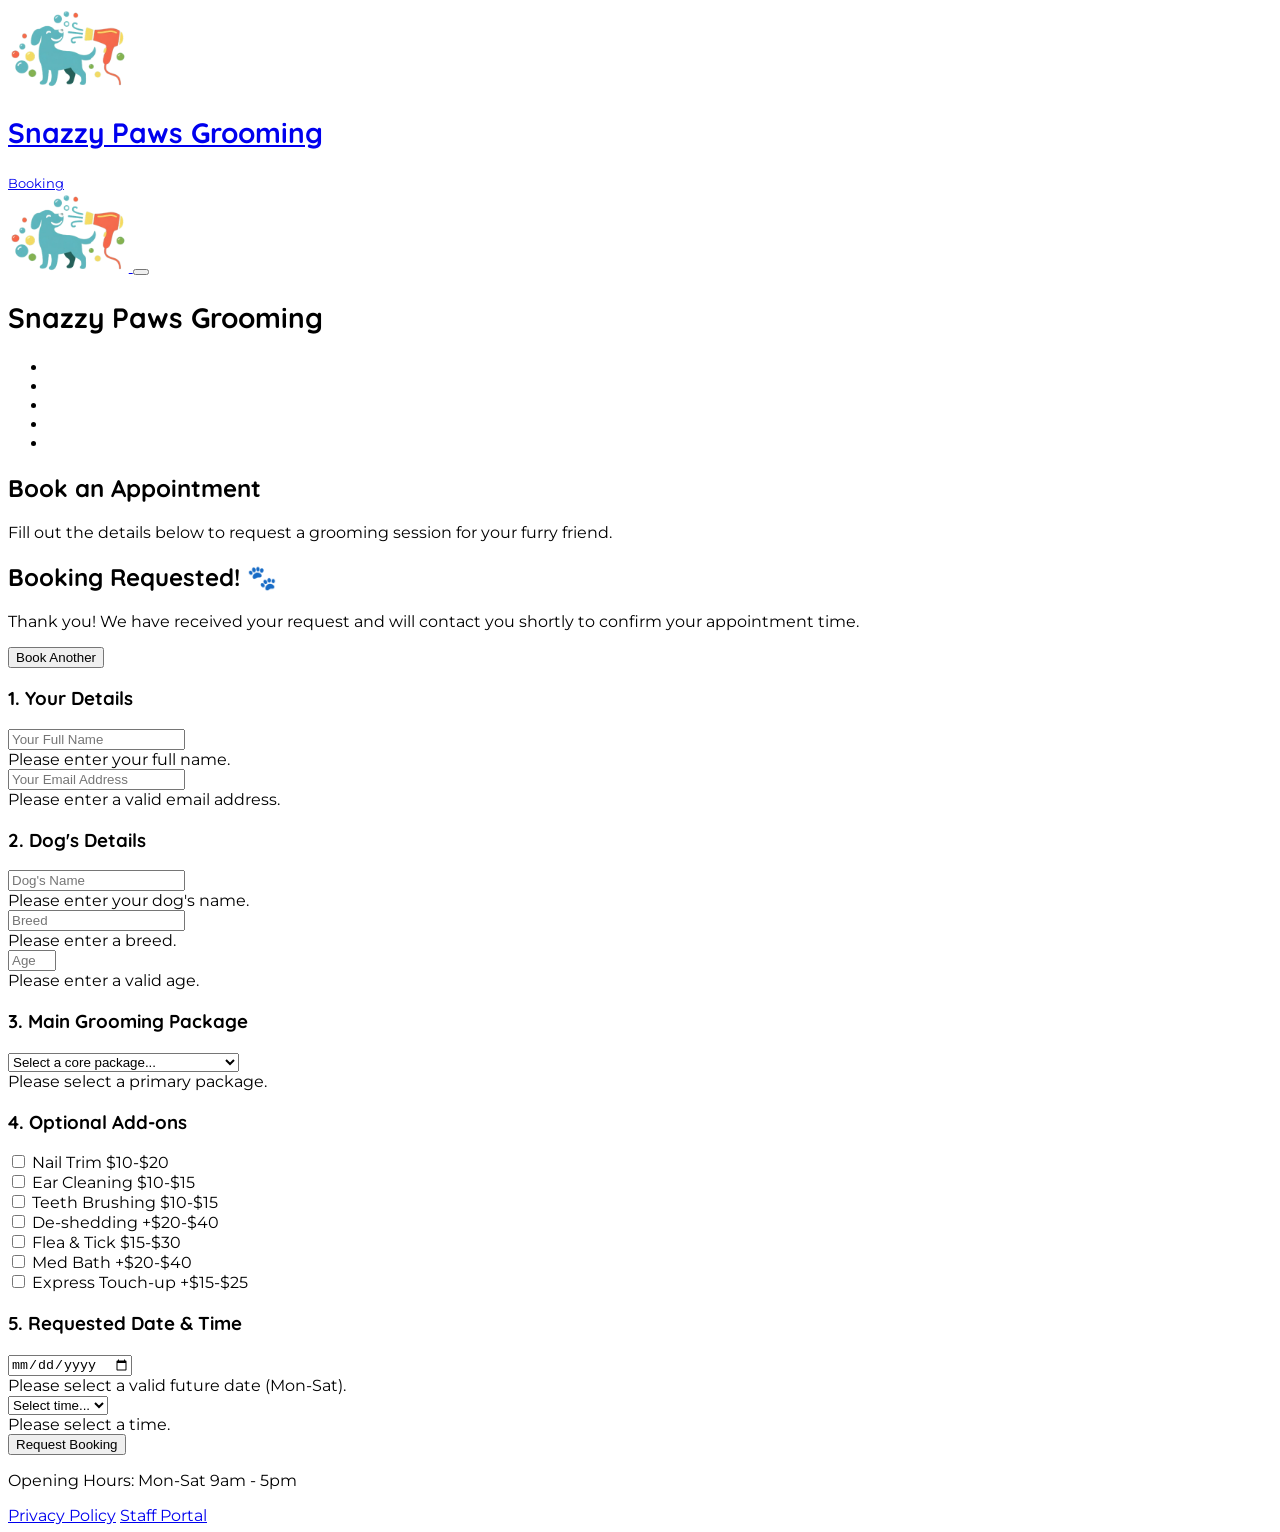
==== booking.html @ 6642f61b "Add files via upload" ====
<!DOCTYPE html>
<html lang="en">

<head>
    <script async src="https://www.googletagmanager.com/gtag/js?id=G-SAMPLE1234"></script>
    <script>
      window.dataLayer = window.dataLayer || [];
      function gtag(){dataLayer.push(arguments);}
      gtag('js', new Date());
      gtag('config', 'G-SAMPLE1234');
    </script>
    
    <meta charset="UTF-8">
    <meta name="viewport" content="width=device-width, initial-scale=1.0">
    <title>Snazzy Paws Grooming - Booking</title>
    <meta name="description" content="Schedule your dog's next grooming session at Snazzy Paws. Choose from our professional bath, brush, and haircut packages to keep your pet looking great.">
    
    <link rel="stylesheet" href="node_modules/bootstrap/dist/css/bootstrap.min.css">
    <link rel="preconnect" href="https://fonts.googleapis.com">
    <link rel="preconnect" href="https://fonts.gstatic.com" crossorigin>
    <link href="https://fonts.googleapis.com/css2?family=Montserrat:wght@400;700&family=Quicksand:wght@400;600;700&display=swap" rel="stylesheet">
    <link rel="stylesheet" href="css/styles.css">
</head>

<body>

    <header class="bg-primary shadow-sm sticky-top">
        <nav class="navbar navbar-expand-md navbar-dark py-2 py-md-3">
            <div class="container-fluid px-3 align-items-center">
                <a class="navbar-brand d-flex align-items-center me-0 d-md-none" href="#" style="max-width: 80%;">
                    <img src="images/snazzy-paws-logo.png" alt="Snazzy Paws Logo" class="logo-fluid me-2">
                    <div class="d-flex flex-column" style="min-width: 0;">
                        <h1 class="m-0 fs-fluid-title text-white lh-sm text-truncate">Snazzy Paws Grooming</h1>
                        <span class="text-uppercase fw-bold text-white mt-1" style="font-size: 0.8rem;">Booking</span>
                    </div>
                </a>
                <a class="navbar-brand d-none d-md-flex align-items-center me-4 p-0" href="#">
                    <img src="images/snazzy-paws-logo.png" alt="Snazzy Paws Logo" class="logo-fluid">
                </a>
                <button class="navbar-toggler border-0 px-1 shadow-none ms-auto" type="button" data-bs-toggle="collapse" data-bs-target="#navbarContent">
                    <span class="navbar-toggler-icon"></span>
                </button>
                <div class="collapse navbar-collapse flex-column align-items-stretch" id="navbarContent">
                    <h1 class="d-none d-md-block m-0 mb-2 fs-fluid-title text-white text-center">Snazzy Paws Grooming</h1>
                    <ul class="navbar-nav nav-fill w-100 snazzy-nav gap-2 gap-md-0 mt-3 mt-md-0 text-center">
                        <li class="nav-item"><a class="nav-link fw-semibold" href="index.html">Home</a></li>
                        <li class="nav-item"><a class="nav-link fw-semibold" href="services.html">Services</a></li>
                        <li class="nav-item"><a class="nav-link fw-semibold" href="gallery.html">Gallery</a></li>
                        <li class="nav-item"><a class="nav-link active fw-semibold" href="booking.html" aria-current="page">Booking</a></li>
                        <li class="nav-item"><a class="nav-link fw-semibold" href="contact.html">Contact</a></li>
                    </ul>
                </div>
            </div>
        </nav>
    </header>

    <main>
        <section class="text-center py-5">
            <h2>Book an Appointment</h2>
            <p>Fill out the details below to request a grooming session for your furry friend.</p>
        </section>

        <div class="container px-4 pb-5" style="max-width: 1000px;">
            <div class="card shadow-sm rounded-4 border-0 p-4 p-md-5 bg-white">
                
                <div id="booking-success" class="alert alert-success text-center d-none shadow-sm rounded-4 py-5" role="alert">
                    <h2 class="alert-heading fw-bold mb-3">Booking Requested! 🐾</h2>
                    <p class="fs-5">Thank you! We have received your request and will contact you shortly to confirm your appointment time.</p>
                    <button type="button" class="btn btn-primary rounded-pill px-4 mt-3 fw-bold" onclick="location.reload()">Book Another</button>
                </div>

                <form id="the-booking-form" class="needs-validation" novalidate>
                    <div class="row g-4 g-lg-5">
                        
                        <!-- Column 1: Details -->
                        <div class="col-12 col-lg-6 d-flex flex-column gap-3">
                            <h3 class="h5 text-primary border-bottom border-primary border-opacity-25 pb-2 m-0 fw-bold">1. Your Details</h3>
                            <div>
                                <input type="text" class="form-control form-control-lg bg-white text-dark shadow-sm" aria-label="Your Full Name" name="owner_name" placeholder="Your Full Name" required>
                                <div class="invalid-feedback">Please enter your full name.</div>
                            </div>
                            <div>
                                <input type="email" class="form-control form-control-lg bg-white text-dark shadow-sm" aria-label="Your Email Address" name="owner_email" placeholder="Your Email Address" required>
                                <div class="invalid-feedback">Please enter a valid email address.</div>
                            </div>

                            <h3 class="h5 text-primary border-bottom border-primary border-opacity-25 pb-2 m-0 mt-3 fw-bold">2. Dog's Details</h3>
                            <div>
                                <input type="text" class="form-control form-control-lg bg-white text-dark shadow-sm" aria-label="Dog's Name" name="dog_name" placeholder="Dog's Name" required>
                                <div class="invalid-feedback">Please enter your dog's name.</div>
                            </div>
                            
                            <div class="row g-3">
                                <div class="col-12 col-sm-6">
                                    <input type="text" class="form-control form-control-lg bg-white text-dark shadow-sm" aria-label="Dog's Breed" name="dog_breed" placeholder="Breed" required>
                                    <div class="invalid-feedback">Please enter a breed.</div>
                                </div>
                                <div class="col-12 col-sm-6">
                                    <input type="number" class="form-control form-control-lg bg-white text-dark shadow-sm" aria-label="Dog's Age in Years" name="dog_age" placeholder="Age (Yrs)" min="0" max="30" required>
                                    <div class="invalid-feedback">Please enter a valid age.</div>
                                </div>
                            </div>
                        </div>

                        <!-- Column 2: Packages & Time -->
                        <div class="col-12 col-lg-6 d-flex flex-column gap-3">
                            <h3 class="h5 text-primary border-bottom border-primary border-opacity-25 pb-2 m-0 fw-bold">3. Main Grooming Package</h3>
                            <div>
                                <select class="form-select form-select-lg bg-white text-dark shadow-sm" aria-label="Core Package" name="main_service" required>
                                    <option value="" disabled selected>Select a core package...</option>
                                    <option value="bath_brush">Bath and Brush ($25-$50)</option>
                                    <option value="haircut">Haircut Package ($45-$85)</option>
                                    <option value="full_groom">Full Grooming Package ($60-$120)</option>
                                    <option value="puppy">Puppy Package ($30-$60)</option>
                                    <option value="senior">Senior Dog Package ($40-$80)</option>
                                    <option value="spa">Luxury Spa Package ($75-$150)</option>
                                    <option value="special">Special-Breed Cut (Consultation)</option>
                                </select>
                                <div class="invalid-feedback">Please select a primary package.</div>
                            </div>

                            <h3 class="h5 text-primary border-bottom border-primary border-opacity-25 pb-2 m-0 mt-3 fw-bold">4. Optional Add-ons</h3>
                            <div class="row g-2">
                                <div class="col-12 col-sm-6">
                                    <div class="form-check p-2 rounded border bg-white shadow-sm">
                                        <input class="form-check-input ms-1 mt-2" type="checkbox" name="addon" value="nails" id="addonNails">
                                        <label class="form-check-label ms-2 d-flex flex-column text-dark" for="addonNails">
                                            <span class="fw-semibold">Nail Trim</span>
                                            <span class="small text-muted">$10-$20</span>
                                        </label>
                                    </div>
                                </div>
                                <div class="col-12 col-sm-6">
                                    <div class="form-check p-2 rounded border bg-white shadow-sm">
                                        <input class="form-check-input ms-1 mt-2" type="checkbox" name="addon" value="ears" id="addonEars">
                                        <label class="form-check-label ms-2 d-flex flex-column text-dark" for="addonEars">
                                            <span class="fw-semibold">Ear Cleaning</span>
                                            <span class="small text-muted">$10-$15</span>
                                        </label>
                                    </div>
                                </div>
                                <div class="col-12 col-sm-6">
                                    <div class="form-check p-2 rounded border bg-white shadow-sm">
                                        <input class="form-check-input ms-1 mt-2" type="checkbox" name="addon" value="teeth" id="addonTeeth">
                                        <label class="form-check-label ms-2 d-flex flex-column text-dark" for="addonTeeth">
                                            <span class="fw-semibold">Teeth Brushing</span>
                                            <span class="small text-muted">$10-$15</span>
                                        </label>
                                    </div>
                                </div>
                                <div class="col-12 col-sm-6">
                                    <div class="form-check p-2 rounded border bg-white shadow-sm">
                                        <input class="form-check-input ms-1 mt-2" type="checkbox" name="addon" value="deshed" id="addonDeshed">
                                        <label class="form-check-label ms-2 d-flex flex-column text-dark" for="addonDeshed">
                                            <span class="fw-semibold">De-shedding</span>
                                            <span class="small text-muted">+$20-$40</span>
                                        </label>
                                    </div>
                                </div>
                                <div class="col-12 col-sm-6">
                                    <div class="form-check p-2 rounded border bg-white shadow-sm">
                                        <input class="form-check-input ms-1 mt-2" type="checkbox" name="addon" value="flea" id="addonFlea">
                                        <label class="form-check-label ms-2 d-flex flex-column text-dark" for="addonFlea">
                                            <span class="fw-semibold">Flea & Tick</span>
                                            <span class="small text-muted">$15-$30</span>
                                        </label>
                                    </div>
                                </div>
                                <div class="col-12 col-sm-6">
                                    <div class="form-check p-2 rounded border bg-white shadow-sm">
                                        <input class="form-check-input ms-1 mt-2" type="checkbox" name="addon" value="medicated" id="addonMed">
                                        <label class="form-check-label ms-2 d-flex flex-column text-dark" for="addonMed">
                                            <span class="fw-semibold">Med Bath</span>
                                            <span class="small text-muted">+$20-$40</span>
                                        </label>
                                    </div>
                                </div>
                                <div class="col-12 col-sm-6">
                                    <div class="form-check p-2 rounded border bg-white shadow-sm">
                                        <input class="form-check-input ms-1 mt-2" type="checkbox" name="addon" value="express" id="addonExpress">
                                        <label class="form-check-label ms-2 d-flex flex-column text-dark" for="addonExpress">
                                            <span class="fw-semibold">Express Touch-up</span>
                                            <span class="small text-muted">+$15-$25</span>
                                        </label>
                                    </div>
                                </div>
                            </div>

                            <h3 class="h5 text-primary border-bottom border-primary border-opacity-25 pb-2 m-0 mt-3 fw-bold">5. Requested Date & Time</h3>
                            <div class="row g-3">
                                <div class="col-12 col-sm-6">
                                    <input type="date" class="form-control form-control-lg bg-white text-dark shadow-sm" aria-label="Appointment date" name="appt_date" id="apptDate" required>
                                    <div class="invalid-feedback" id="date-feedback">Please select a valid future date (Mon-Sat).</div>
                                </div>
                                <div class="col-12 col-sm-6">
                                    <select class="form-select form-select-lg bg-white text-dark shadow-sm" aria-label="Appointment time" name="appt_time" required>
                                        <option value="" disabled selected>Select time...</option>
                                        <option value="09:00">09:00 AM</option>
                                        <option value="09:30">09:30 AM</option>
                                        <option value="10:00">10:00 AM</option>
                                        <option value="10:30">10:30 AM</option>
                                        <option value="11:00">11:00 AM</option>
                                        <option value="11:30">11:30 AM</option>
                                        <option value="12:00">12:00 PM</option>
                                        <option value="12:30">12:30 PM</option>
                                        <option value="13:00">01:00 PM</option>
                                        <option value="13:30">01:30 PM</option>
                                        <option value="14:00">02:00 PM</option>
                                        <option value="14:30">02:30 PM</option>
                                        <option value="15:00">03:00 PM</option>
                                        <option value="15:30">03:30 PM</option>
                                        <option value="16:00">04:00 PM</option>
                                        <option value="16:30">04:30 PM</option>
                                        <option value="17:00">05:00 PM</option>
                                    </select>
                                    <div class="invalid-feedback">Please select a time.</div>
                                </div>
                            </div>
                        </div>
                    </div>
                    
                    <button type="submit" class="btn btn-primary btn-lg w-100 mt-4 rounded-pill fw-bold shadow-sm py-3 text-uppercase">Request Booking</button>
                </form>
            </div>
        </div>
    </main>

    <footer class="bg-primary py-4 shadow-sm d-flex flex-column align-items-center justify-content-center">
        <section class="m-0 text-white text-center">
            <p class="fw-semibold m-0">Opening Hours: Mon-Sat 9am - 5pm</p>
            <div class="mt-2">
                <a href="privacy.html" class="text-white text-decoration-none me-3 small">Privacy Policy</a>
                <a href="roster.html" class="text-white text-decoration-none small">Staff Portal</a>
            </div>
        </section>
    </footer>

    <script src="node_modules/bootstrap/dist/js/bootstrap.bundle.min.js"></script>
    
    <script>
        (function () {
            'use strict'
            
            var form = document.getElementById('the-booking-form');
            var successMessage = document.getElementById('booking-success');
            var dateInput = document.getElementById('apptDate');
            var dateFeedback = document.getElementById('date-feedback');

            var today = new Date();
            var dd = String(today.getDate()).padStart(2, '0');
            var mm = String(today.getMonth() + 1).padStart(2, '0');
            var yyyy = today.getFullYear();
            var minDate = yyyy + '-' + mm + '-' + dd;
            dateInput.setAttribute('min', minDate);

            dateInput.addEventListener('input', function() {
                var selectedDateValue = this.value;
                if(selectedDateValue) {
                    var parts = selectedDateValue.split('-');
                    var localDate = new Date(parts[0], parts[1] - 1, parts[2]);
                    
                    if (localDate.getDay() === 0) { 
                        this.setCustomValidity('We are closed on Sundays.');
                        dateFeedback.textContent = 'We are closed on Sundays. Please select a day between Monday and Saturday.';
                    } else {
                        this.setCustomValidity('');
                        dateFeedback.textContent = 'Please select a valid future date (Mon-Sat).';
                    }
                }
            });

            form.addEventListener('submit', function (event) {
                event.preventDefault();
                event.stopPropagation();

                if (form.checkValidity()) {
                    form.classList.add('d-none');
                    successMessage.classList.remove('d-none');
                    window.scrollTo({ top: 0, behavior: 'smooth' });
                }

                form.classList.add('was-validated');
            }, false);
        })()
    </script>
</body>
</html>
---- css/styles.css ----
:root {
  --bs-primary: #136F63; 
  --bs-primary-rgb: 19, 111, 99;
  --bs-body-bg: #0f172a; 
  --bs-body-color: #ffffff; 
}
body { font-family: 'Montserrat', sans-serif; }

h1, h2, h3, h4, h5, h6, .h1, .h2, .h3, .h4, .h5, .h6 {
    font-family: 'Quicksand', sans-serif;
    font-weight: 700; 
}

.snazzy-nav .nav-link { color: #ffffff; }
.snazzy-nav .nav-link:hover, .snazzy-nav .nav-link.active {
    color: #ffffff;
    text-decoration: underline;
}

/* Card Gradient Backgrounds */
.card-1 { background: linear-gradient(135deg, #4DD0E1 0%, #00838F 100%); }
.card-2 { background: linear-gradient(135deg, #81C784 0%, #2E7D32 100%); }
.card-3 { background: linear-gradient(135deg, #FFF176 0%, #FF8F00 100%); }

/* Responsive Titles and Logo */
.card-title { font-size: clamp(1.1rem, 2vw, 1.5rem) !important; }
.fs-fluid-title { font-size: clamp(1.1rem, 4.5vw, 1.75rem) !important; }
.logo-fluid { max-height: clamp(50px, 8vw, 80px); width: auto; object-fit: contain; }

/* Layout centering container */
.card-wrapper {
    max-width: 1200px;
    margin: 0 auto;
}

/* Modal and Text Styling */
.modal-content { color: #000; }

/* Table styling matching the original site's transparency effect */
.table {
    --bs-table-bg: rgba(255, 255, 255, 0.4); 
    --bs-table-color: #000000;
    
    border-collapse: separate; 
    border-spacing: 0;
    border-radius: 12px;
    overflow: hidden;
    margin-top: 15px;
    margin-bottom: 25px;
}

.table th, .table td {
    padding: 14px 20px;
    border-bottom: 1px solid rgba(0, 0, 0, 0.1);
    vertical-align: top;
}

.table tr:last-child td {
    border-bottom: none;
}

.table th {
    background-color: rgba(0, 0, 0, 0.05);
}

/* Fix for background clipping on scrolling full-screen modals */
.modal-fullscreen .modal-content {
    height: auto !important;
    min-height: 100%;
}

/* Custom Dog Paw Bullets */
.custom-paws-list li {
    position: relative;
    padding-left: 28px;
    margin-bottom: 15px;
    font-size: 1.1rem;
    line-height: 1.6;
}

.custom-paws-list li::before {
    content: "🐾";
    position: absolute;
    left: 0;
    top: 2px;
    font-size: 0.9rem;
}

/* Gallery Hover Effect */
.grid-item {
    background-color: var(--bs-primary);
    cursor: pointer;
}

.gallery-img {
    transition: transform 0.4s ease, opacity 0.4s ease;
}

.grid-item:hover .gallery-img {
    transform: scale(1.1);
    opacity: 0.8;
}

/* Form Checkbox Override */
.form-check-input {
    background-color: #ffffff !important;
    border-color: #ced4da !important;
}

.form-check-input:checked {
    background-color: var(--bs-primary) !important;
    border-color: var(--bs-primary) !important;
}
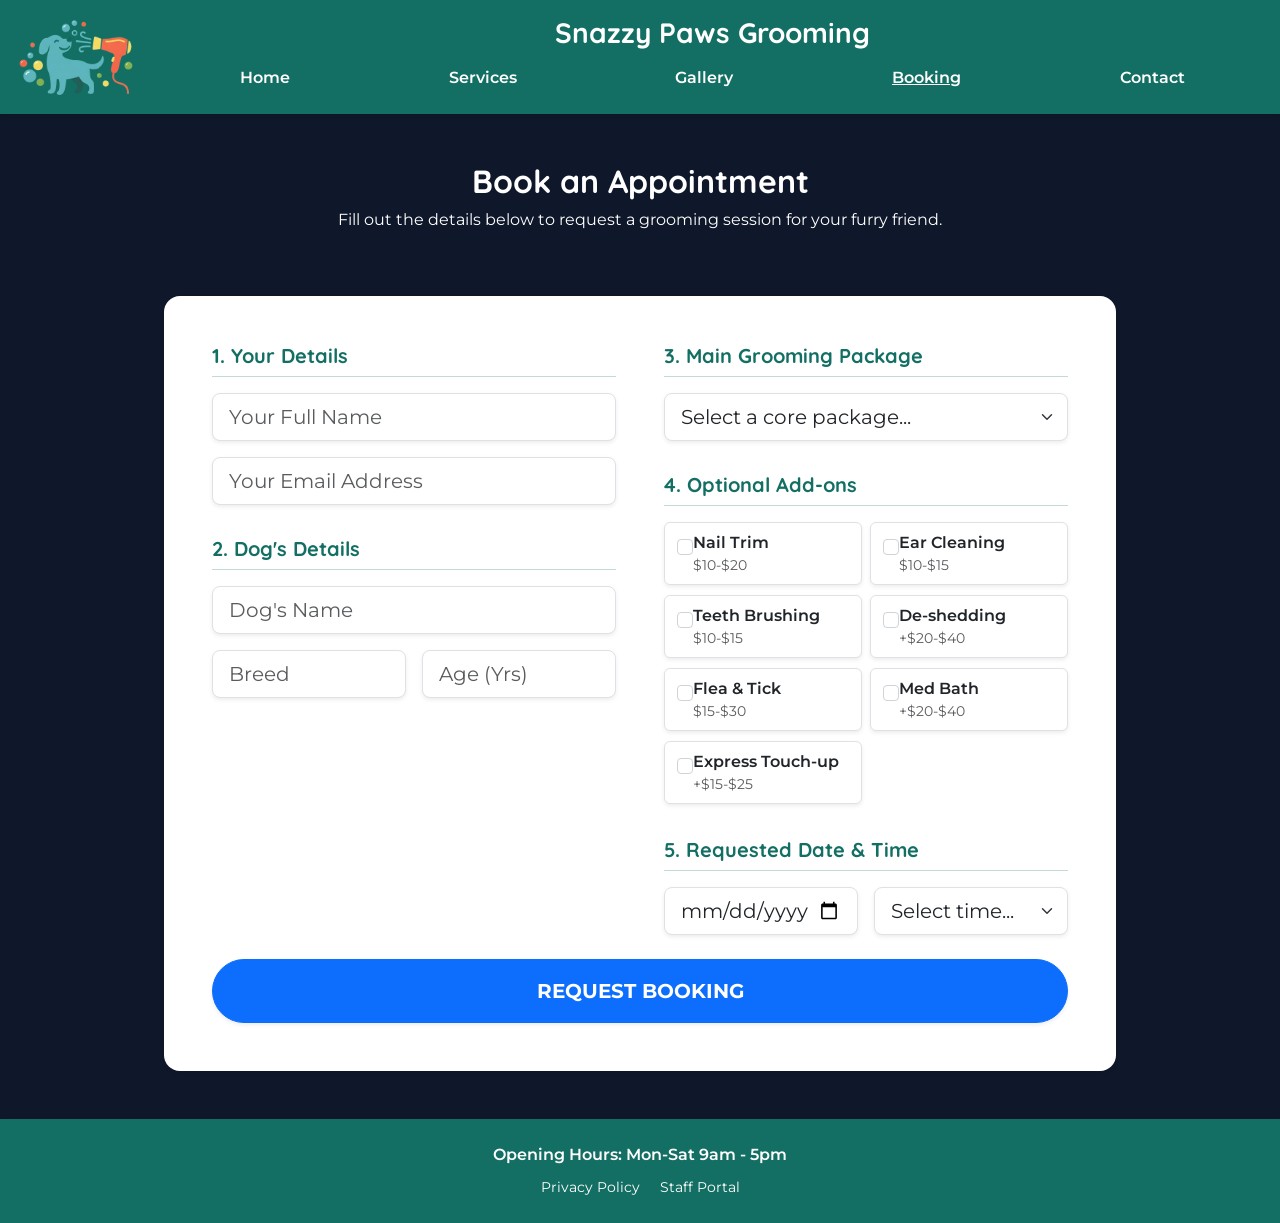
==== commit 3f71f8c3: "Add files via upload" ====
--- a/booking.html
+++ b/booking.html
@@ -4,21 +4,25 @@
 <head>
     <script async src="https://www.googletagmanager.com/gtag/js?id=G-SAMPLE1234"></script>
     <script>
-      window.dataLayer = window.dataLayer || [];
-      function gtag(){dataLayer.push(arguments);}
-      gtag('js', new Date());
-      gtag('config', 'G-SAMPLE1234');
+        window.dataLayer = window.dataLayer || [];
+        function gtag() { dataLayer.push(arguments); }
+        gtag('js', new Date());
+        gtag('config', 'G-SAMPLE1234');
     </script>
-    
+
     <meta charset="UTF-8">
     <meta name="viewport" content="width=device-width, initial-scale=1.0">
     <title>Snazzy Paws Grooming - Booking</title>
-    <meta name="description" content="Schedule your dog's next grooming session at Snazzy Paws. Choose from our professional bath, brush, and haircut packages to keep your pet looking great.">
-    
-    <link rel="stylesheet" href="node_modules/bootstrap/dist/css/bootstrap.min.css">
+    <meta name="description"
+        content="Schedule your dog's next grooming session at Snazzy Paws. Choose from our professional bath, brush, and haircut packages to keep your pet looking great.">
+
+    <link href="https://cdn.jsdelivr.net/npm/bootstrap@5.3.2/dist/css/bootstrap.min.css" rel="stylesheet"
+        integrity="sha384-T3c6CoIi6uLrA9TneNEoa7RxnatzjcDSCmG1MXxSR1GAsXEV/Dwwykc2MPK8M2HN" crossorigin="anonymous">
     <link rel="preconnect" href="https://fonts.googleapis.com">
     <link rel="preconnect" href="https://fonts.gstatic.com" crossorigin>
-    <link href="https://fonts.googleapis.com/css2?family=Montserrat:wght@400;700&family=Quicksand:wght@400;600;700&display=swap" rel="stylesheet">
+    <link
+        href="https://fonts.googleapis.com/css2?family=Montserrat:wght@400;700&family=Quicksand:wght@400;600;700&display=swap"
+        rel="stylesheet">
     <link rel="stylesheet" href="css/styles.css">
 </head>
 
@@ -37,16 +41,19 @@
                 <a class="navbar-brand d-none d-md-flex align-items-center me-4 p-0" href="#">
                     <img src="images/snazzy-paws-logo.png" alt="Snazzy Paws Logo" class="logo-fluid">
                 </a>
-                <button class="navbar-toggler border-0 px-1 shadow-none ms-auto" type="button" data-bs-toggle="collapse" data-bs-target="#navbarContent">
+                <button class="navbar-toggler border-0 px-1 shadow-none ms-auto" type="button" data-bs-toggle="collapse"
+                    data-bs-target="#navbarContent">
                     <span class="navbar-toggler-icon"></span>
                 </button>
                 <div class="collapse navbar-collapse flex-column align-items-stretch" id="navbarContent">
-                    <h1 class="d-none d-md-block m-0 mb-2 fs-fluid-title text-white text-center">Snazzy Paws Grooming</h1>
+                    <h1 class="d-none d-md-block m-0 mb-2 fs-fluid-title text-white text-center">Snazzy Paws Grooming
+                    </h1>
                     <ul class="navbar-nav nav-fill w-100 snazzy-nav gap-2 gap-md-0 mt-3 mt-md-0 text-center">
                         <li class="nav-item"><a class="nav-link fw-semibold" href="index.html">Home</a></li>
                         <li class="nav-item"><a class="nav-link fw-semibold" href="services.html">Services</a></li>
                         <li class="nav-item"><a class="nav-link fw-semibold" href="gallery.html">Gallery</a></li>
-                        <li class="nav-item"><a class="nav-link active fw-semibold" href="booking.html" aria-current="page">Booking</a></li>
+                        <li class="nav-item"><a class="nav-link active fw-semibold" href="booking.html"
+                                aria-current="page">Booking</a></li>
                         <li class="nav-item"><a class="nav-link fw-semibold" href="contact.html">Contact</a></li>
                     </ul>
                 </div>
@@ -62,41 +69,55 @@
 
         <div class="container px-4 pb-5" style="max-width: 1000px;">
             <div class="card shadow-sm rounded-4 border-0 p-4 p-md-5 bg-white">
-                
-                <div id="booking-success" class="alert alert-success text-center d-none shadow-sm rounded-4 py-5" role="alert">
+
+                <div id="booking-success" class="alert alert-success text-center d-none shadow-sm rounded-4 py-5"
+                    role="alert">
                     <h2 class="alert-heading fw-bold mb-3">Booking Requested! 🐾</h2>
-                    <p class="fs-5">Thank you! We have received your request and will contact you shortly to confirm your appointment time.</p>
-                    <button type="button" class="btn btn-primary rounded-pill px-4 mt-3 fw-bold" onclick="location.reload()">Book Another</button>
+                    <p class="fs-5">Thank you! We have received your request and will contact you shortly to confirm
+                        your appointment time.</p>
+                    <button type="button" class="btn btn-primary rounded-pill px-4 mt-3 fw-bold"
+                        onclick="location.reload()">Book Another</button>
                 </div>
 
                 <form id="the-booking-form" class="needs-validation" novalidate>
                     <div class="row g-4 g-lg-5">
-                        
+
                         <!-- Column 1: Details -->
                         <div class="col-12 col-lg-6 d-flex flex-column gap-3">
-                            <h3 class="h5 text-primary border-bottom border-primary border-opacity-25 pb-2 m-0 fw-bold">1. Your Details</h3>
+                            <h3 class="h5 text-primary border-bottom border-primary border-opacity-25 pb-2 m-0 fw-bold">
+                                1. Your Details</h3>
                             <div>
-                                <input type="text" class="form-control form-control-lg bg-white text-dark shadow-sm" aria-label="Your Full Name" name="owner_name" placeholder="Your Full Name" required>
+                                <input type="text" class="form-control form-control-lg bg-white text-dark shadow-sm"
+                                    aria-label="Your Full Name" name="owner_name" placeholder="Your Full Name" required>
                                 <div class="invalid-feedback">Please enter your full name.</div>
                             </div>
                             <div>
-                                <input type="email" class="form-control form-control-lg bg-white text-dark shadow-sm" aria-label="Your Email Address" name="owner_email" placeholder="Your Email Address" required>
+                                <input type="email" class="form-control form-control-lg bg-white text-dark shadow-sm"
+                                    aria-label="Your Email Address" name="owner_email" placeholder="Your Email Address"
+                                    required>
                                 <div class="invalid-feedback">Please enter a valid email address.</div>
                             </div>
 
-                            <h3 class="h5 text-primary border-bottom border-primary border-opacity-25 pb-2 m-0 mt-3 fw-bold">2. Dog's Details</h3>
+                            <h3
+                                class="h5 text-primary border-bottom border-primary border-opacity-25 pb-2 m-0 mt-3 fw-bold">
+                                2. Dog's Details</h3>
                             <div>
-                                <input type="text" class="form-control form-control-lg bg-white text-dark shadow-sm" aria-label="Dog's Name" name="dog_name" placeholder="Dog's Name" required>
+                                <input type="text" class="form-control form-control-lg bg-white text-dark shadow-sm"
+                                    aria-label="Dog's Name" name="dog_name" placeholder="Dog's Name" required>
                                 <div class="invalid-feedback">Please enter your dog's name.</div>
                             </div>
-                            
+
                             <div class="row g-3">
                                 <div class="col-12 col-sm-6">
-                                    <input type="text" class="form-control form-control-lg bg-white text-dark shadow-sm" aria-label="Dog's Breed" name="dog_breed" placeholder="Breed" required>
+                                    <input type="text" class="form-control form-control-lg bg-white text-dark shadow-sm"
+                                        aria-label="Dog's Breed" name="dog_breed" placeholder="Breed" required>
                                     <div class="invalid-feedback">Please enter a breed.</div>
                                 </div>
                                 <div class="col-12 col-sm-6">
-                                    <input type="number" class="form-control form-control-lg bg-white text-dark shadow-sm" aria-label="Dog's Age in Years" name="dog_age" placeholder="Age (Yrs)" min="0" max="30" required>
+                                    <input type="number"
+                                        class="form-control form-control-lg bg-white text-dark shadow-sm"
+                                        aria-label="Dog's Age in Years" name="dog_age" placeholder="Age (Yrs)" min="0"
+                                        max="30" required>
                                     <div class="invalid-feedback">Please enter a valid age.</div>
                                 </div>
                             </div>
@@ -104,9 +125,11 @@
 
                         <!-- Column 2: Packages & Time -->
                         <div class="col-12 col-lg-6 d-flex flex-column gap-3">
-                            <h3 class="h5 text-primary border-bottom border-primary border-opacity-25 pb-2 m-0 fw-bold">3. Main Grooming Package</h3>
+                            <h3 class="h5 text-primary border-bottom border-primary border-opacity-25 pb-2 m-0 fw-bold">
+                                3. Main Grooming Package</h3>
                             <div>
-                                <select class="form-select form-select-lg bg-white text-dark shadow-sm" aria-label="Core Package" name="main_service" required>
+                                <select class="form-select form-select-lg bg-white text-dark shadow-sm"
+                                    aria-label="Core Package" name="main_service" required>
                                     <option value="" disabled selected>Select a core package...</option>
                                     <option value="bath_brush">Bath and Brush ($25-$50)</option>
                                     <option value="haircut">Haircut Package ($45-$85)</option>
@@ -119,12 +142,16 @@
                                 <div class="invalid-feedback">Please select a primary package.</div>
                             </div>
 
-                            <h3 class="h5 text-primary border-bottom border-primary border-opacity-25 pb-2 m-0 mt-3 fw-bold">4. Optional Add-ons</h3>
+                            <h3
+                                class="h5 text-primary border-bottom border-primary border-opacity-25 pb-2 m-0 mt-3 fw-bold">
+                                4. Optional Add-ons</h3>
                             <div class="row g-2">
                                 <div class="col-12 col-sm-6">
                                     <div class="form-check p-2 rounded border bg-white shadow-sm">
-                                        <input class="form-check-input ms-1 mt-2" type="checkbox" name="addon" value="nails" id="addonNails">
-                                        <label class="form-check-label ms-2 d-flex flex-column text-dark" for="addonNails">
+                                        <input class="form-check-input ms-1 mt-2" type="checkbox" name="addon"
+                                            value="nails" id="addonNails">
+                                        <label class="form-check-label ms-2 d-flex flex-column text-dark"
+                                            for="addonNails">
                                             <span class="fw-semibold">Nail Trim</span>
                                             <span class="small text-muted">$10-$20</span>
                                         </label>
@@ -132,8 +159,10 @@
                                 </div>
                                 <div class="col-12 col-sm-6">
                                     <div class="form-check p-2 rounded border bg-white shadow-sm">
-                                        <input class="form-check-input ms-1 mt-2" type="checkbox" name="addon" value="ears" id="addonEars">
-                                        <label class="form-check-label ms-2 d-flex flex-column text-dark" for="addonEars">
+                                        <input class="form-check-input ms-1 mt-2" type="checkbox" name="addon"
+                                            value="ears" id="addonEars">
+                                        <label class="form-check-label ms-2 d-flex flex-column text-dark"
+                                            for="addonEars">
                                             <span class="fw-semibold">Ear Cleaning</span>
                                             <span class="small text-muted">$10-$15</span>
                                         </label>
@@ -141,8 +170,10 @@
                                 </div>
                                 <div class="col-12 col-sm-6">
                                     <div class="form-check p-2 rounded border bg-white shadow-sm">
-                                        <input class="form-check-input ms-1 mt-2" type="checkbox" name="addon" value="teeth" id="addonTeeth">
-                                        <label class="form-check-label ms-2 d-flex flex-column text-dark" for="addonTeeth">
+                                        <input class="form-check-input ms-1 mt-2" type="checkbox" name="addon"
+                                            value="teeth" id="addonTeeth">
+                                        <label class="form-check-label ms-2 d-flex flex-column text-dark"
+                                            for="addonTeeth">
                                             <span class="fw-semibold">Teeth Brushing</span>
                                             <span class="small text-muted">$10-$15</span>
                                         </label>
@@ -150,8 +181,10 @@
                                 </div>
                                 <div class="col-12 col-sm-6">
                                     <div class="form-check p-2 rounded border bg-white shadow-sm">
-                                        <input class="form-check-input ms-1 mt-2" type="checkbox" name="addon" value="deshed" id="addonDeshed">
-                                        <label class="form-check-label ms-2 d-flex flex-column text-dark" for="addonDeshed">
+                                        <input class="form-check-input ms-1 mt-2" type="checkbox" name="addon"
+                                            value="deshed" id="addonDeshed">
+                                        <label class="form-check-label ms-2 d-flex flex-column text-dark"
+                                            for="addonDeshed">
                                             <span class="fw-semibold">De-shedding</span>
                                             <span class="small text-muted">+$20-$40</span>
                                         </label>
@@ -159,8 +192,10 @@
                                 </div>
                                 <div class="col-12 col-sm-6">
                                     <div class="form-check p-2 rounded border bg-white shadow-sm">
-                                        <input class="form-check-input ms-1 mt-2" type="checkbox" name="addon" value="flea" id="addonFlea">
-                                        <label class="form-check-label ms-2 d-flex flex-column text-dark" for="addonFlea">
+                                        <input class="form-check-input ms-1 mt-2" type="checkbox" name="addon"
+                                            value="flea" id="addonFlea">
+                                        <label class="form-check-label ms-2 d-flex flex-column text-dark"
+                                            for="addonFlea">
                                             <span class="fw-semibold">Flea & Tick</span>
                                             <span class="small text-muted">$15-$30</span>
                                         </label>
@@ -168,8 +203,10 @@
                                 </div>
                                 <div class="col-12 col-sm-6">
                                     <div class="form-check p-2 rounded border bg-white shadow-sm">
-                                        <input class="form-check-input ms-1 mt-2" type="checkbox" name="addon" value="medicated" id="addonMed">
-                                        <label class="form-check-label ms-2 d-flex flex-column text-dark" for="addonMed">
+                                        <input class="form-check-input ms-1 mt-2" type="checkbox" name="addon"
+                                            value="medicated" id="addonMed">
+                                        <label class="form-check-label ms-2 d-flex flex-column text-dark"
+                                            for="addonMed">
                                             <span class="fw-semibold">Med Bath</span>
                                             <span class="small text-muted">+$20-$40</span>
                                         </label>
@@ -177,8 +214,10 @@
                                 </div>
                                 <div class="col-12 col-sm-6">
                                     <div class="form-check p-2 rounded border bg-white shadow-sm">
-                                        <input class="form-check-input ms-1 mt-2" type="checkbox" name="addon" value="express" id="addonExpress">
-                                        <label class="form-check-label ms-2 d-flex flex-column text-dark" for="addonExpress">
+                                        <input class="form-check-input ms-1 mt-2" type="checkbox" name="addon"
+                                            value="express" id="addonExpress">
+                                        <label class="form-check-label ms-2 d-flex flex-column text-dark"
+                                            for="addonExpress">
                                             <span class="fw-semibold">Express Touch-up</span>
                                             <span class="small text-muted">+$15-$25</span>
                                         </label>
@@ -186,14 +225,19 @@
                                 </div>
                             </div>
 
-                            <h3 class="h5 text-primary border-bottom border-primary border-opacity-25 pb-2 m-0 mt-3 fw-bold">5. Requested Date & Time</h3>
+                            <h3
+                                class="h5 text-primary border-bottom border-primary border-opacity-25 pb-2 m-0 mt-3 fw-bold">
+                                5. Requested Date & Time</h3>
                             <div class="row g-3">
                                 <div class="col-12 col-sm-6">
-                                    <input type="date" class="form-control form-control-lg bg-white text-dark shadow-sm" aria-label="Appointment date" name="appt_date" id="apptDate" required>
-                                    <div class="invalid-feedback" id="date-feedback">Please select a valid future date (Mon-Sat).</div>
-                                </div>
-                                <div class="col-12 col-sm-6">
-                                    <select class="form-select form-select-lg bg-white text-dark shadow-sm" aria-label="Appointment time" name="appt_time" required>
+                                    <input type="date" class="form-control form-control-lg bg-white text-dark shadow-sm"
+                                        aria-label="Appointment date" name="appt_date" id="apptDate" required>
+                                    <div class="invalid-feedback" id="date-feedback">Please select a valid future date
+                                        (Mon-Sat).</div>
+                                </div>
+                                <div class="col-12 col-sm-6">
+                                    <select class="form-select form-select-lg bg-white text-dark shadow-sm"
+                                        aria-label="Appointment time" name="appt_time" required>
                                         <option value="" disabled selected>Select time...</option>
                                         <option value="09:00">09:00 AM</option>
                                         <option value="09:30">09:30 AM</option>
@@ -218,8 +262,10 @@
                             </div>
                         </div>
                     </div>
-                    
-                    <button type="submit" class="btn btn-primary btn-lg w-100 mt-4 rounded-pill fw-bold shadow-sm py-3 text-uppercase">Request Booking</button>
+
+                    <button type="submit"
+                        class="btn btn-primary btn-lg w-100 mt-4 rounded-pill fw-bold shadow-sm py-3 text-uppercase">Request
+                        Booking</button>
                 </form>
             </div>
         </div>
@@ -236,11 +282,11 @@
     </footer>
 
     <script src="node_modules/bootstrap/dist/js/bootstrap.bundle.min.js"></script>
-    
+
     <script>
         (function () {
             'use strict'
-            
+
             var form = document.getElementById('the-booking-form');
             var successMessage = document.getElementById('booking-success');
             var dateInput = document.getElementById('apptDate');
@@ -253,13 +299,13 @@
             var minDate = yyyy + '-' + mm + '-' + dd;
             dateInput.setAttribute('min', minDate);
 
-            dateInput.addEventListener('input', function() {
+            dateInput.addEventListener('input', function () {
                 var selectedDateValue = this.value;
-                if(selectedDateValue) {
+                if (selectedDateValue) {
                     var parts = selectedDateValue.split('-');
                     var localDate = new Date(parts[0], parts[1] - 1, parts[2]);
-                    
-                    if (localDate.getDay() === 0) { 
+
+                    if (localDate.getDay() === 0) {
                         this.setCustomValidity('We are closed on Sundays.');
                         dateFeedback.textContent = 'We are closed on Sundays. Please select a day between Monday and Saturday.';
                     } else {
@@ -284,4 +330,5 @@
         })()
     </script>
 </body>
+
 </html>
